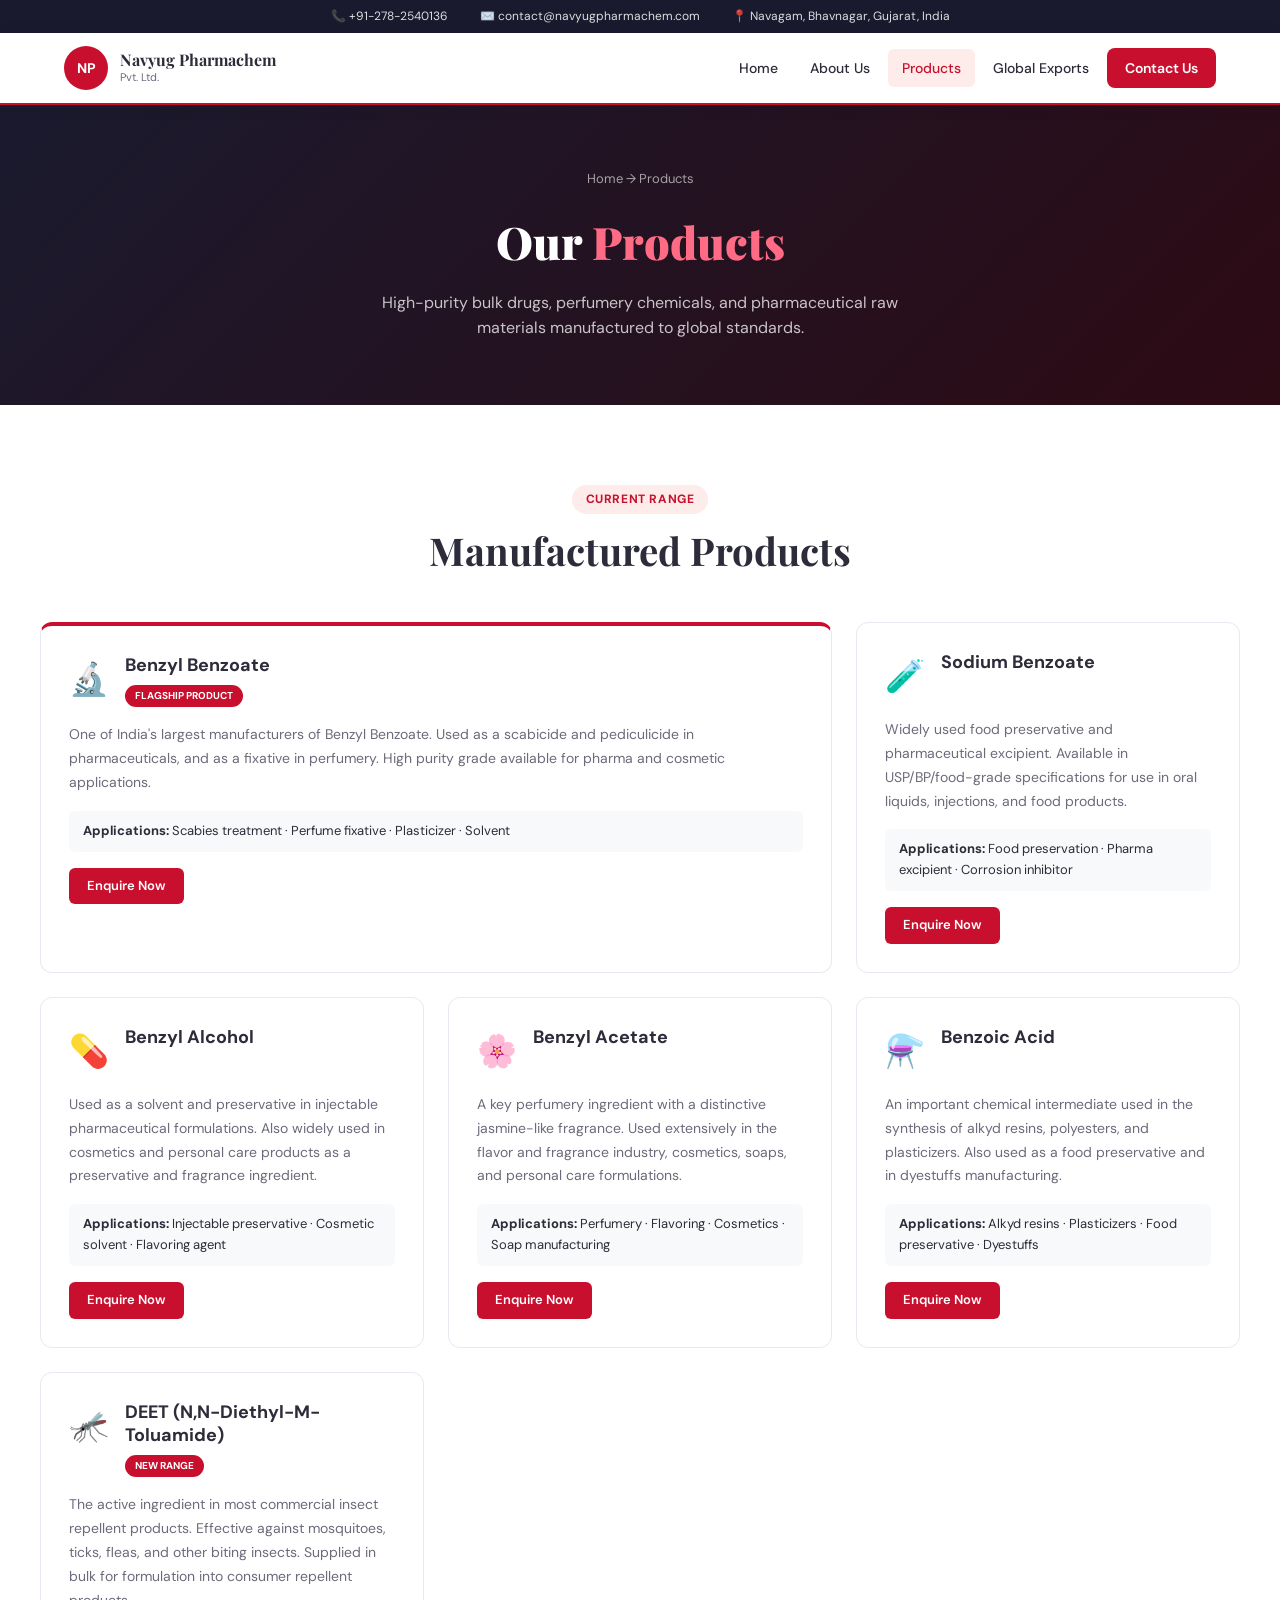
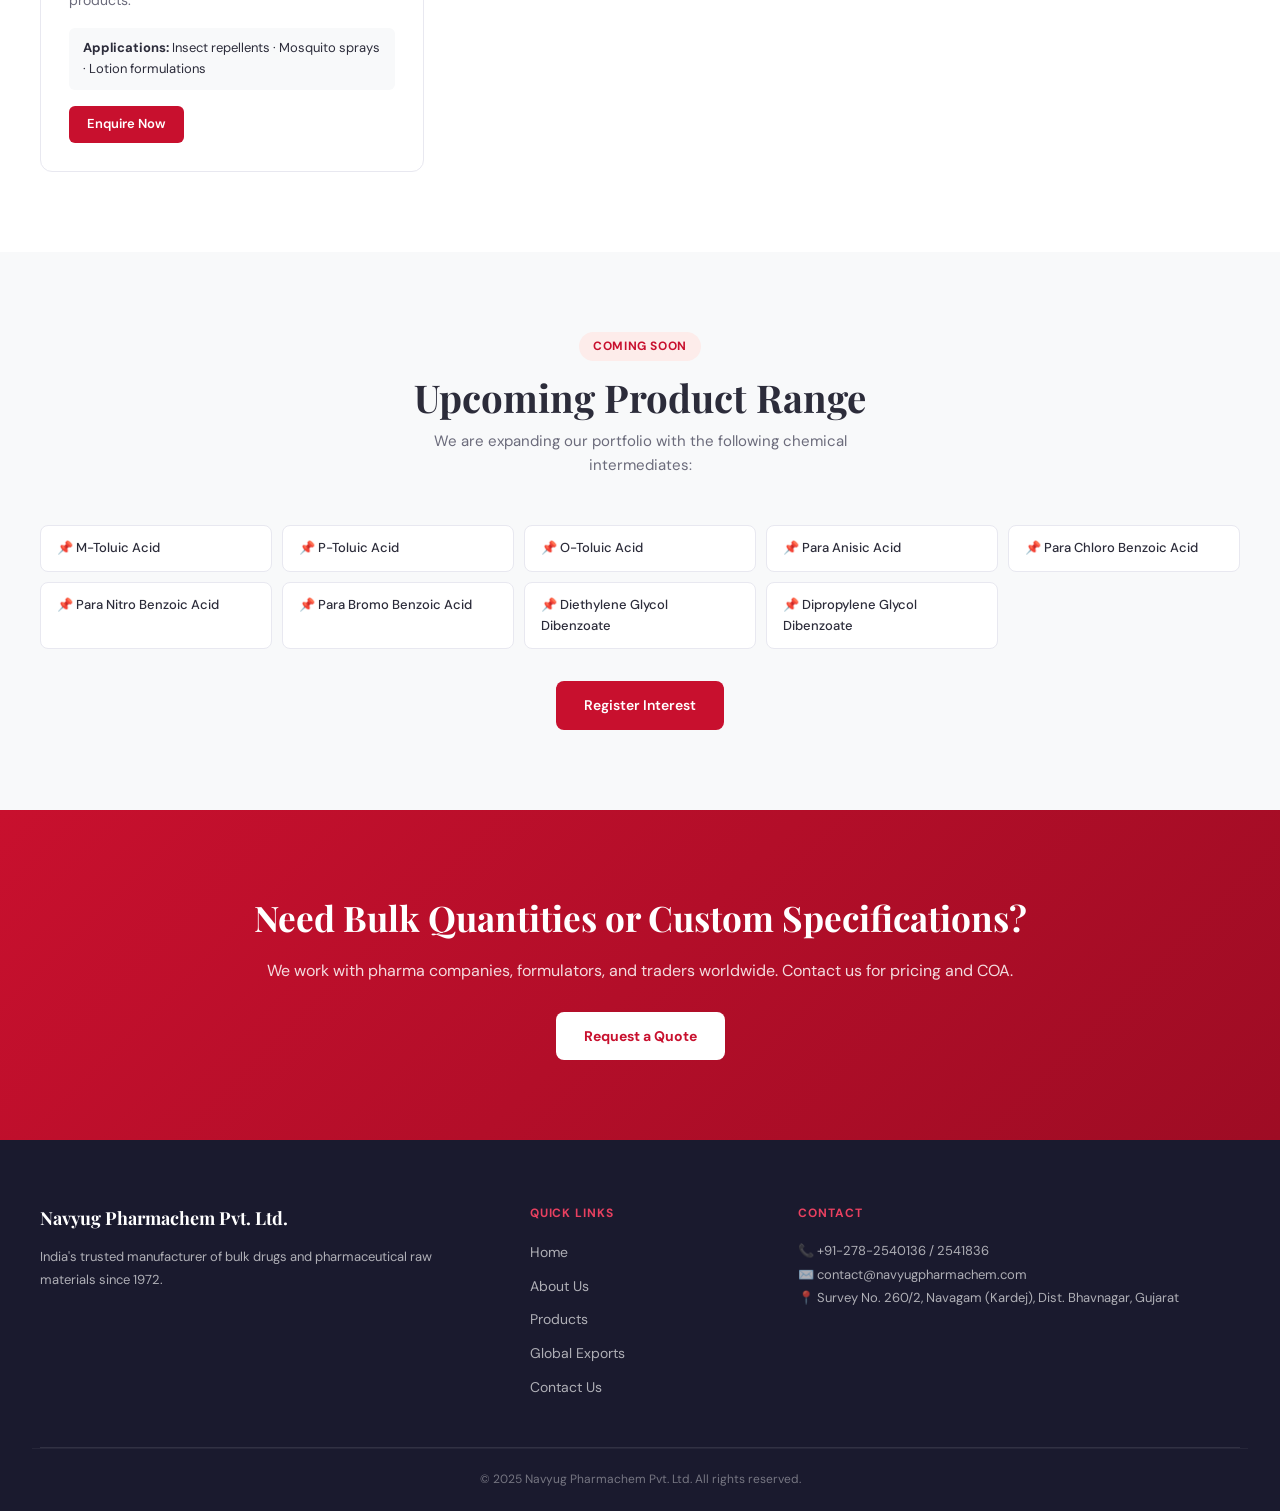
==== products.html @ 343d5f93 "Initial commit" ====
<!DOCTYPE html>
<html lang="en">
<head>
  <meta charset="UTF-8"/>
  <meta name="viewport" content="width=device-width, initial-scale=1.0"/>
  <title>Products – Navyug Pharmachem Pvt. Ltd.</title>
  <link rel="preconnect" href="https://fonts.googleapis.com">
  <link href="https://fonts.googleapis.com/css2?family=Playfair+Display:wght@700;900&family=DM+Sans:wght@300;400;500;600&display=swap" rel="stylesheet">
  <link rel="stylesheet" href="style.css"/>
</head>
<body>
<div class="topbar">
  <span>📞 +91-278-2540136</span>
  <span>✉️ contact@navyugpharmachem.com</span>
  <span>📍 Navagam, Bhavnagar, Gujarat, India</span>
</div>
<nav class="navbar" id="navbar">
  <div class="nav-container">
    <a href="index.html" class="nav-logo">
      <div class="logo-circle">NP</div>
      <div>
        <div class="logo-name">Navyug Pharmachem</div>
        <div class="logo-sub">Pvt. Ltd.</div>
      </div>
    </a>
    <button class="hamburger" id="hamburger" aria-label="Menu">
      <span></span><span></span><span></span>
    </button>
    <ul class="nav-menu" id="navMenu">
      <li><a href="index.html">Home</a></li>
      <li><a href="about.html">About Us</a></li>
      <li><a href="products.html" class="active">Products</a></li>
      <li><a href="exports.html">Global Exports</a></li>
      <li><a href="contact.html" class="nav-cta">Contact Us</a></li>
    </ul>
  </div>
</nav>
<section class="page-hero">
  <div class="container">
    <div class="breadcrumb"><a href="index.html">Home</a> → Products</div>
    <h1>Our <span class="hero-accent">Products</span></h1>
    <p>High-purity bulk drugs, perfumery chemicals, and pharmaceutical raw materials manufactured to global standards.</p>
  </div>
</section>
<section class="section">
  <div class="container">
    <div class="section-header">
      <div class="section-tag">Current Range</div>
      <h2>Manufactured Products</h2>
    </div>
    <div class="product-full-grid">
      <div class="product-full-card flagship">
        <div class="pfc-header"><div class="pfc-icon">🔬</div><div><h3>Benzyl Benzoate</h3><span class="badge-red">Flagship Product</span></div></div>
        <p>One of India's largest manufacturers of Benzyl Benzoate. Used as a scabicide and pediculicide in pharmaceuticals, and as a fixative in perfumery. High purity grade available for pharma and cosmetic applications.</p>
        <div class="pfc-uses"><strong>Applications:</strong> Scabies treatment · Perfume fixative · Plasticizer · Solvent</div>
        <a href="contact.html" class="btn-red-sm">Enquire Now</a>
      </div>
      <div class="product-full-card">
        <div class="pfc-header"><div class="pfc-icon">🧪</div><div><h3>Sodium Benzoate</h3></div></div>
        <p>Widely used food preservative and pharmaceutical excipient. Available in USP/BP/food-grade specifications for use in oral liquids, injections, and food products.</p>
        <div class="pfc-uses"><strong>Applications:</strong> Food preservation · Pharma excipient · Corrosion inhibitor</div>
        <a href="contact.html" class="btn-red-sm">Enquire Now</a>
      </div>
      <div class="product-full-card">
        <div class="pfc-header"><div class="pfc-icon">💊</div><div><h3>Benzyl Alcohol</h3></div></div>
        <p>Used as a solvent and preservative in injectable pharmaceutical formulations. Also widely used in cosmetics and personal care products as a preservative and fragrance ingredient.</p>
        <div class="pfc-uses"><strong>Applications:</strong> Injectable preservative · Cosmetic solvent · Flavoring agent</div>
        <a href="contact.html" class="btn-red-sm">Enquire Now</a>
      </div>
      <div class="product-full-card">
        <div class="pfc-header"><div class="pfc-icon">🌸</div><div><h3>Benzyl Acetate</h3></div></div>
        <p>A key perfumery ingredient with a distinctive jasmine-like fragrance. Used extensively in the flavor and fragrance industry, cosmetics, soaps, and personal care formulations.</p>
        <div class="pfc-uses"><strong>Applications:</strong> Perfumery · Flavoring · Cosmetics · Soap manufacturing</div>
        <a href="contact.html" class="btn-red-sm">Enquire Now</a>
      </div>
      <div class="product-full-card">
        <div class="pfc-header"><div class="pfc-icon">⚗️</div><div><h3>Benzoic Acid</h3></div></div>
        <p>An important chemical intermediate used in the synthesis of alkyd resins, polyesters, and plasticizers. Also used as a food preservative and in dyestuffs manufacturing.</p>
        <div class="pfc-uses"><strong>Applications:</strong> Alkyd resins · Plasticizers · Food preservative · Dyestuffs</div>
        <a href="contact.html" class="btn-red-sm">Enquire Now</a>
      </div>
      <div class="product-full-card">
        <div class="pfc-header"><div class="pfc-icon">🦟</div><div><h3>DEET (N,N-Diethyl-M-Toluamide)</h3><span class="badge-red">New Range</span></div></div>
        <p>The active ingredient in most commercial insect repellent products. Effective against mosquitoes, ticks, fleas, and other biting insects. Supplied in bulk for formulation into consumer repellent products.</p>
        <div class="pfc-uses"><strong>Applications:</strong> Insect repellents · Mosquito sprays · Lotion formulations</div>
        <a href="contact.html" class="btn-red-sm">Enquire Now</a>
      </div>
    </div>
  </div>
</section>
<section class="section section-gray">
  <div class="container">
    <div class="section-header">
      <div class="section-tag">Coming Soon</div>
      <h2>Upcoming Product Range</h2>
      <p>We are expanding our portfolio with the following chemical intermediates:</p>
    </div>
    <div class="upcoming-grid">
      <div class="upcoming-item">📌 M-Toluic Acid</div>
      <div class="upcoming-item">📌 P-Toluic Acid</div>
      <div class="upcoming-item">📌 O-Toluic Acid</div>
      <div class="upcoming-item">📌 Para Anisic Acid</div>
      <div class="upcoming-item">📌 Para Chloro Benzoic Acid</div>
      <div class="upcoming-item">📌 Para Nitro Benzoic Acid</div>
      <div class="upcoming-item">📌 Para Bromo Benzoic Acid</div>
      <div class="upcoming-item">📌 Diethylene Glycol Dibenzoate</div>
      <div class="upcoming-item">📌 Dipropylene Glycol Dibenzoate</div>
    </div>
    <div style="text-align:center;margin-top:2rem;">
      <a href="contact.html" class="btn-red">Register Interest</a>
    </div>
  </div>
</section>
<section class="cta-banner">
  <div class="container">
    <h2>Need Bulk Quantities or Custom Specifications?</h2>
    <p>We work with pharma companies, formulators, and traders worldwide. Contact us for pricing and COA.</p>
    <a href="contact.html" class="btn-white">Request a Quote</a>
  </div>
</section>
<footer class="footer">
  <div class="container footer-grid">
    <div>
      <div class="footer-logo">Navyug Pharmachem Pvt. Ltd.</div>
      <p class="footer-desc">India's trusted manufacturer of bulk drugs and pharmaceutical raw materials since 1972.</p>
    </div>
    <div>
      <div class="footer-heading">Quick Links</div>
      <ul class="footer-links">
        <li><a href="index.html">Home</a></li>
        <li><a href="about.html">About Us</a></li>
        <li><a href="products.html">Products</a></li>
        <li><a href="exports.html">Global Exports</a></li>
        <li><a href="contact.html">Contact Us</a></li>
      </ul>
    </div>
    <div>
      <div class="footer-heading">Contact</div>
      <p>📞 +91-278-2540136 / 2541836</p>
      <p>✉️ contact@navyugpharmachem.com</p>
      <p>📍 Survey No. 260/2, Navagam (Kardej), Dist. Bhavnagar, Gujarat</p>
    </div>
  </div>
  <div class="footer-bottom"><p>© 2025 Navyug Pharmachem Pvt. Ltd. All rights reserved.</p></div>
</footer>
<script src="script.js"></script>
</body>
</html>
---- style.css ----
:root {
  --red: #C8102E; --red-dark: #9E0C24; --red-light: #FDECEA; --red-mid: #E84060;
  --dark: #1A1A2E; --text: #2C2C3A; --muted: #6B6B7B; --bg: #FFFFFF;
  --bg-gray: #F8F9FA; --border: #E8E8F0; --white: #FFFFFF;
  --font-head: 'Playfair Display', Georgia, serif;
  --font-body: 'DM Sans', 'Segoe UI', sans-serif;
  --radius: 12px; --shadow: 0 4px 20px rgba(200,16,46,0.08);
  --shadow-lg: 0 8px 40px rgba(200,16,46,0.12); --transition: 0.25s ease;
}
*, *::before, *::after { margin: 0; padding: 0; box-sizing: border-box; }
html { scroll-behavior: smooth; }
body { font-family: var(--font-body); color: var(--text); background: var(--bg); line-height: 1.6; font-size: 16px; }

.topbar { background: var(--dark); color: rgba(255,255,255,.85); font-size: 12px; padding: 7px 2rem; display: flex; justify-content: center; gap: 2rem; flex-wrap: wrap; }

.navbar { background: var(--white); border-bottom: 2px solid var(--red); position: sticky; top: 0; z-index: 1000; box-shadow: 0 2px 16px rgba(0,0,0,0.07); }
.nav-container { max-width: 1200px; margin: 0 auto; padding: 0 1.5rem; display: flex; align-items: center; justify-content: space-between; height: 70px; }
.nav-logo { display: flex; align-items: center; gap: 12px; text-decoration: none; }
.logo-circle { width: 44px; height: 44px; background: var(--red); border-radius: 50%; display: flex; align-items: center; justify-content: center; color: #fff; font-weight: 700; font-size: 14px; flex-shrink: 0; }
.logo-name { font-family: var(--font-head); font-size: 16px; color: var(--text); font-weight: 700; line-height: 1.2; }
.logo-sub { font-size: 11px; color: var(--muted); }
.nav-menu { list-style: none; display: flex; align-items: center; gap: 0.25rem; }
.nav-menu a { text-decoration: none; color: var(--text); font-size: 14px; font-weight: 500; padding: 8px 14px; border-radius: 6px; transition: var(--transition); display: block; }
.nav-menu a:hover, .nav-menu a.active { color: var(--red); background: var(--red-light); }
.nav-cta { background: var(--red) !important; color: #fff !important; border-radius: 8px !important; padding: 9px 18px !important; font-weight: 600 !important; }
.nav-cta:hover { background: var(--red-dark) !important; color: #fff !important; }
.hamburger { display: none; flex-direction: column; gap: 5px; cursor: pointer; background: none; border: none; padding: 6px; }
.hamburger span { display: block; width: 24px; height: 2.5px; background: var(--text); border-radius: 2px; transition: var(--transition); }

.hero { background: linear-gradient(135deg, #1A1A2E 0%, #2D0A14 50%, #C8102E 100%); min-height: 90vh; display: flex; flex-direction: column; justify-content: center; align-items: center; padding: 5rem 2rem 3rem; position: relative; overflow: hidden; }
.hero-bg { position: absolute; inset: 0; background: radial-gradient(ellipse at 80% 50%, rgba(200,16,46,0.3) 0%, transparent 70%); pointer-events: none; }
.hero-content { text-align: center; max-width: 720px; position: relative; z-index: 1; animation: fadeUp 0.7s ease both; }
.hero-badge { display: inline-block; background: rgba(255,255,255,0.12); border: 1px solid rgba(255,255,255,0.2); color: #fff; font-size: 12px; font-weight: 600; padding: 6px 16px; border-radius: 20px; margin-bottom: 1.5rem; letter-spacing: 0.05em; text-transform: uppercase; }
.hero-content h1 { font-family: var(--font-head); font-size: clamp(2rem, 5vw, 3.5rem); color: #fff; line-height: 1.15; margin-bottom: 1.25rem; font-weight: 900; }
.hero-accent { color: #FF6B85; }
.hero-content p { color: rgba(255,255,255,0.8); font-size: 17px; max-width: 540px; margin: 0 auto 2rem; line-height: 1.7; }
.hero-btns { display: flex; gap: 12px; justify-content: center; flex-wrap: wrap; }
.hero-card-group { display: flex; gap: 1rem; margin-top: 3rem; position: relative; z-index: 1; flex-wrap: wrap; justify-content: center; animation: fadeUp 0.9s ease both; }
.hero-card { background: rgba(255,255,255,0.1); backdrop-filter: blur(10px); border: 1px solid rgba(255,255,255,0.15); border-radius: var(--radius); padding: 1.25rem 2rem; text-align: center; min-width: 150px; }
.hc-num { font-family: var(--font-head); font-size: 2rem; font-weight: 900; color: #fff; line-height: 1; }
.hc-label { color: rgba(255,255,255,0.7); font-size: 12px; margin-top: 4px; }

.page-hero { background: linear-gradient(135deg, #1A1A2E 0%, #2D0A14 100%); padding: 4rem 2rem; text-align: center; }
.breadcrumb { color: rgba(255,255,255,0.6); font-size: 13px; margin-bottom: 1rem; }
.breadcrumb a { color: rgba(255,255,255,0.6); text-decoration: none; }
.breadcrumb a:hover { color: #fff; }
.page-hero h1 { font-family: var(--font-head); font-size: clamp(1.8rem, 4vw, 2.8rem); color: #fff; font-weight: 900; margin-bottom: 0.75rem; }
.page-hero p { color: rgba(255,255,255,0.75); font-size: 16px; max-width: 540px; margin: 0 auto; }

.btn-red { display: inline-flex; align-items: center; gap: 6px; background: var(--red); color: #fff; border: none; padding: 13px 28px; border-radius: 8px; font-size: 14px; font-weight: 600; cursor: pointer; text-decoration: none; transition: var(--transition); font-family: var(--font-body); }
.btn-red:hover { background: var(--red-dark); transform: translateY(-1px); }
.btn-red-sm { display: inline-flex; align-items: center; background: var(--red); color: #fff; border: none; padding: 8px 18px; border-radius: 6px; font-size: 13px; font-weight: 600; cursor: pointer; text-decoration: none; transition: var(--transition); margin-top: 1rem; }
.btn-red-sm:hover { background: var(--red-dark); }
.btn-ghost { display: inline-flex; align-items: center; gap: 6px; background: transparent; color: #fff; border: 1.5px solid rgba(255,255,255,0.5); padding: 13px 28px; border-radius: 8px; font-size: 14px; font-weight: 600; cursor: pointer; text-decoration: none; transition: var(--transition); }
.btn-ghost:hover { background: rgba(255,255,255,0.1); border-color: #fff; }
.btn-white { display: inline-flex; align-items: center; background: #fff; color: var(--red); border: none; padding: 13px 28px; border-radius: 8px; font-size: 14px; font-weight: 700; cursor: pointer; text-decoration: none; transition: var(--transition); }
.btn-white:hover { background: #f0f0f0; transform: translateY(-1px); }

.section { padding: 5rem 2rem; }
.section-gray { background: var(--bg-gray); }
.container { max-width: 1200px; margin: 0 auto; }
.section-header { text-align: center; margin-bottom: 3rem; }
.section-tag { display: inline-block; background: var(--red-light); color: var(--red); font-size: 12px; font-weight: 700; padding: 5px 14px; border-radius: 20px; text-transform: uppercase; letter-spacing: 0.05em; margin-bottom: 0.75rem; }
.section-header h2 { font-family: var(--font-head); font-size: clamp(1.6rem, 3vw, 2.4rem); color: var(--text); font-weight: 700; line-height: 1.25; margin-bottom: 0.5rem; }
.section-header p { color: var(--muted); font-size: 15px; max-width: 500px; margin: 0 auto; }

.features-grid { display: grid; grid-template-columns: repeat(auto-fit, minmax(280px, 1fr)); gap: 1.5rem; }
.feature-card { background: var(--bg); border: 1px solid var(--border); border-radius: var(--radius); padding: 1.75rem; transition: var(--transition); border-top: 3px solid transparent; }
.feature-card:hover { border-top-color: var(--red); box-shadow: var(--shadow-lg); transform: translateY(-3px); }
.feature-icon { font-size: 2rem; margin-bottom: 1rem; }
.feature-card h3 { font-size: 16px; font-weight: 600; color: var(--text); margin-bottom: 0.5rem; }
.feature-card p { color: var(--muted); font-size: 14px; line-height: 1.7; }

.product-mini-grid { display: grid; grid-template-columns: repeat(auto-fit, minmax(180px, 1fr)); gap: 1.25rem; }
.product-mini { background: var(--bg); border: 1px solid var(--border); border-radius: var(--radius); padding: 1.5rem 1.25rem; text-align: center; transition: var(--transition); }
.product-mini:hover { box-shadow: var(--shadow-lg); transform: translateY(-3px); border-color: var(--red); }
.pm-icon { font-size: 2rem; margin-bottom: 0.75rem; }
.product-mini h4 { font-size: 14px; font-weight: 600; color: var(--text); margin-bottom: 0.4rem; }
.product-mini p { font-size: 12px; color: var(--muted); line-height: 1.5; }
.badge-red { display: inline-block; background: var(--red); color: #fff; font-size: 10px; font-weight: 700; padding: 3px 10px; border-radius: 20px; margin-top: 8px; text-transform: uppercase; }

.cta-banner { background: linear-gradient(135deg, var(--red) 0%, var(--red-dark) 100%); padding: 5rem 2rem; text-align: center; }
.cta-banner h2 { font-family: var(--font-head); font-size: clamp(1.5rem, 3vw, 2.2rem); color: #fff; font-weight: 700; margin-bottom: 0.75rem; }
.cta-banner p { color: rgba(255,255,255,0.85); font-size: 16px; margin-bottom: 1.75rem; }

.footer { background: var(--dark); padding: 4rem 2rem 0; }
.footer-grid { display: grid; grid-template-columns: 2fr 1fr 2fr; gap: 3rem; padding-bottom: 3rem; border-bottom: 1px solid rgba(255,255,255,0.1); }
.footer-logo { font-family: var(--font-head); font-size: 18px; color: #fff; font-weight: 700; margin-bottom: 0.75rem; }
.footer-desc { color: rgba(255,255,255,0.55); font-size: 13px; line-height: 1.7; }
.footer-heading { color: var(--red-mid); font-size: 12px; font-weight: 700; text-transform: uppercase; letter-spacing: 0.08em; margin-bottom: 1rem; }
.footer-links { list-style: none; display: flex; flex-direction: column; gap: 0.5rem; }
.footer-links a { color: rgba(255,255,255,0.65); text-decoration: none; font-size: 14px; transition: var(--transition); }
.footer-links a:hover { color: #fff; padding-left: 4px; }
.footer p { color: rgba(255,255,255,0.65); font-size: 13px; line-height: 1.8; }
.footer-bottom { text-align: center; padding: 1.25rem; border-top: 1px solid rgba(255,255,255,0.05); }
.footer-bottom p { color: rgba(255,255,255,0.4); font-size: 12px; }

.two-col { display: grid; grid-template-columns: 1fr 1fr; gap: 3rem; align-items: start; }
.two-col h2 { font-family: var(--font-head); font-size: clamp(1.5rem, 2.5vw, 2rem); color: var(--text); font-weight: 700; margin: 0.5rem 0 1rem; line-height: 1.3; }
.about-stats-box { display: grid; grid-template-columns: 1fr 1fr; gap: 1rem; }
.asb-item { border-radius: var(--radius); padding: 1.5rem; text-align: center; }
.asb-item:nth-child(odd) { background: var(--red); color: #fff; }
.asb-item:nth-child(even) { background: var(--dark); color: #fff; }
.asb-num { font-family: var(--font-head); font-size: 2rem; font-weight: 900; line-height: 1; }
.asb-label { font-size: 12px; opacity: 0.85; margin-top: 6px; }
.mv-grid { display: grid; grid-template-columns: repeat(auto-fit, minmax(260px, 1fr)); gap: 1.5rem; }
.mv-card { background: #fff; border: 1px solid var(--border); border-radius: var(--radius); padding: 2rem; }
.mv-card-red { background: var(--red); border-color: var(--red); }
.mv-card-red h3, .mv-card-red p { color: #fff !important; }
.mv-icon { font-size: 2rem; margin-bottom: 1rem; }
.mv-card h3 { font-size: 18px; font-weight: 700; color: var(--text); margin-bottom: 0.75rem; }
.mv-card p { color: var(--muted); font-size: 14px; line-height: 1.7; }
.facility-grid { display: grid; grid-template-columns: repeat(auto-fit, minmax(250px, 1fr)); gap: 1.25rem; }
.facility-item { background: #fff; border: 1px solid var(--border); border-radius: var(--radius); padding: 1.5rem; transition: var(--transition); }
.facility-item:hover { box-shadow: var(--shadow); border-color: var(--red); }
.fi-icon { font-size: 1.75rem; margin-bottom: 0.75rem; }
.facility-item h4 { font-size: 15px; font-weight: 600; margin-bottom: 0.4rem; }
.facility-item p { color: var(--muted); font-size: 13px; line-height: 1.6; }

.product-full-grid { display: grid; grid-template-columns: repeat(auto-fit, minmax(340px, 1fr)); gap: 1.5rem; }
.product-full-card { background: #fff; border: 1px solid var(--border); border-radius: var(--radius); padding: 1.75rem; transition: var(--transition); }
.product-full-card:hover { box-shadow: var(--shadow-lg); transform: translateY(-2px); }
.flagship { border-top: 4px solid var(--red); grid-column: span 2; }
.pfc-header { display: flex; align-items: flex-start; gap: 1rem; margin-bottom: 1rem; }
.pfc-icon { font-size: 2rem; flex-shrink: 0; }
.pfc-header h3 { font-size: 18px; font-weight: 700; color: var(--text); line-height: 1.3; }
.product-full-card p { color: var(--muted); font-size: 14px; line-height: 1.7; }
.pfc-uses { background: var(--bg-gray); border-radius: 6px; padding: 10px 14px; font-size: 13px; color: var(--text); margin-top: 1rem; }
.upcoming-grid { display: grid; grid-template-columns: repeat(auto-fit, minmax(200px, 1fr)); gap: 10px; }
.upcoming-item { background: #fff; border: 1px solid var(--border); border-radius: 8px; padding: 12px 16px; font-size: 13px; color: var(--text); font-weight: 500; transition: var(--transition); }
.upcoming-item:hover { background: var(--red-light); border-color: var(--red); color: var(--red); }

.export-regions { display: grid; grid-template-columns: repeat(auto-fit, minmax(240px, 1fr)); gap: 1.5rem; }
.region-card { background: #fff; border: 1px solid var(--border); border-radius: var(--radius); padding: 1.75rem; transition: var(--transition); }
.region-card:hover { box-shadow: var(--shadow-lg); }
.region-flag { font-size: 2.5rem; margin-bottom: 0.75rem; }
.region-card h3 { font-size: 18px; font-weight: 700; color: var(--text); margin-bottom: 1rem; }
.country-list { display: flex; flex-wrap: wrap; gap: 8px; }
.country-pill { background: var(--red-light); color: var(--red); font-size: 12px; font-weight: 600; padding: 5px 12px; border-radius: 20px; }

.contact-layout { display: grid; grid-template-columns: 1.2fr 1fr; gap: 3rem; align-items: start; }
.contact-form-box { background: #fff; border: 1px solid var(--border); border-radius: var(--radius); padding: 2.5rem; box-shadow: var(--shadow); }
.contact-form-box h2 { font-family: var(--font-head); font-size: 1.6rem; font-weight: 700; color: var(--text); margin-bottom: 0.25rem; }
.form-row { display: grid; grid-template-columns: 1fr 1fr; gap: 1rem; }
.form-group { display: flex; flex-direction: column; gap: 6px; margin-bottom: 1.1rem; }
.form-group label { font-size: 13px; font-weight: 600; color: var(--text); }
.form-group input, .form-group select, .form-group textarea { border: 1.5px solid var(--border); border-radius: 8px; padding: 11px 14px; font-size: 14px; font-family: var(--font-body); color: var(--text); background: #fff; transition: var(--transition); outline: none; width: 100%; }
.form-group input:focus, .form-group select:focus, .form-group textarea:focus { border-color: var(--red); box-shadow: 0 0 0 3px rgba(200,16,46,0.08); }
.form-group textarea { resize: vertical; min-height: 120px; }
.form-success { background: #e8f5e9; border: 1px solid #a5d6a7; border-radius: 8px; padding: 1.5rem; color: #2e7d32; font-size: 15px; text-align: center; margin-top: 1rem; }
.contact-info-box h2 { font-family: var(--font-head); font-size: 1.6rem; font-weight: 700; color: var(--text); margin-bottom: 1.75rem; }
.ci-item { display: flex; align-items: flex-start; gap: 1rem; margin-bottom: 1.5rem; padding-bottom: 1.5rem; border-bottom: 1px solid var(--border); }
.ci-item:last-of-type { border-bottom: none; }
.ci-icon { font-size: 1.4rem; width: 40px; flex-shrink: 0; text-align: center; }
.ci-label { font-size: 11px; font-weight: 700; text-transform: uppercase; letter-spacing: 0.05em; color: var(--red); margin-bottom: 4px; }
.ci-value { font-size: 14px; color: var(--text); line-height: 1.7; }
.map-placeholder { margin-top: 1.5rem; border-radius: var(--radius); overflow: hidden; border: 1px solid var(--border); }

@keyframes fadeUp { from { opacity: 0; transform: translateY(20px); } to { opacity: 1; transform: translateY(0); } }

@media (max-width: 900px) {
  .two-col, .contact-layout { grid-template-columns: 1fr; }
  .flagship { grid-column: span 1; }
  .footer-grid { grid-template-columns: 1fr 1fr; }
  .form-row { grid-template-columns: 1fr; }
}
@media (max-width: 680px) {
  .topbar { font-size: 11px; gap: 0.75rem; }
  .hamburger { display: flex; }
  .nav-menu { display: none; flex-direction: column; position: absolute; top: 72px; left: 0; right: 0; background: #fff; border-top: 2px solid var(--red); padding: 1rem 1.5rem; gap: 0.25rem; box-shadow: 0 8px 20px rgba(0,0,0,0.1); }
  .nav-menu.open { display: flex; }
  .nav-menu a { padding: 10px 12px; border-radius: 6px; }
  .hero { min-height: auto; padding: 4rem 1.5rem 2.5rem; }
  .hero-card-group { gap: 0.75rem; }
  .hero-card { padding: 1rem 1.25rem; min-width: 120px; }
  .hc-num { font-size: 1.5rem; }
  .section { padding: 3rem 1.25rem; }
  .features-grid, .product-mini-grid, .product-full-grid { grid-template-columns: 1fr; }
  .about-stats-box { grid-template-columns: 1fr 1fr; }
  .footer-grid { grid-template-columns: 1fr; gap: 2rem; }
  .contact-form-box { padding: 1.5rem; }
  .cta-banner { padding: 3.5rem 1.5rem; }
  .export-regions { grid-template-columns: 1fr; }
  .nav-cta { width: 100%; text-align: center; display: block; }
}
@media (max-width: 400px) {
  .hero-btns { flex-direction: column; align-items: center; }
  .btn-red, .btn-ghost { width: 100%; justify-content: center; }
}
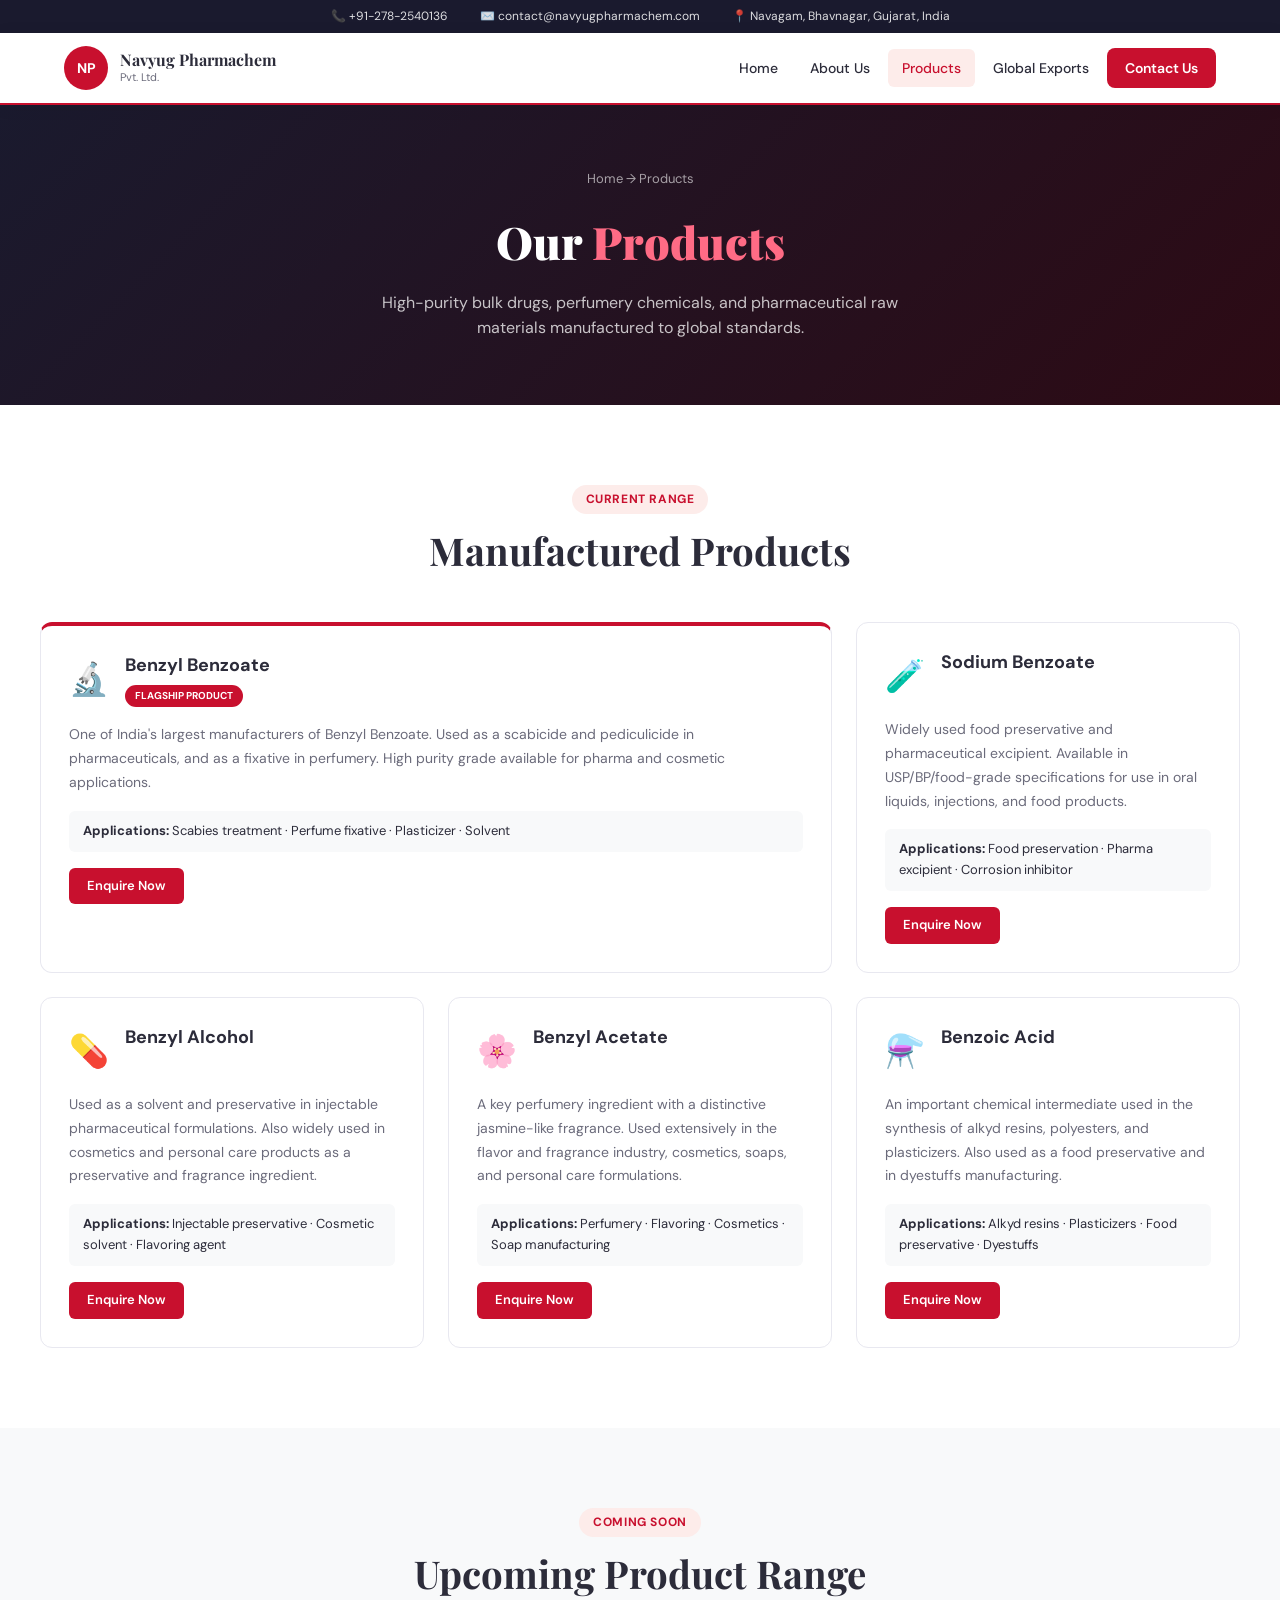
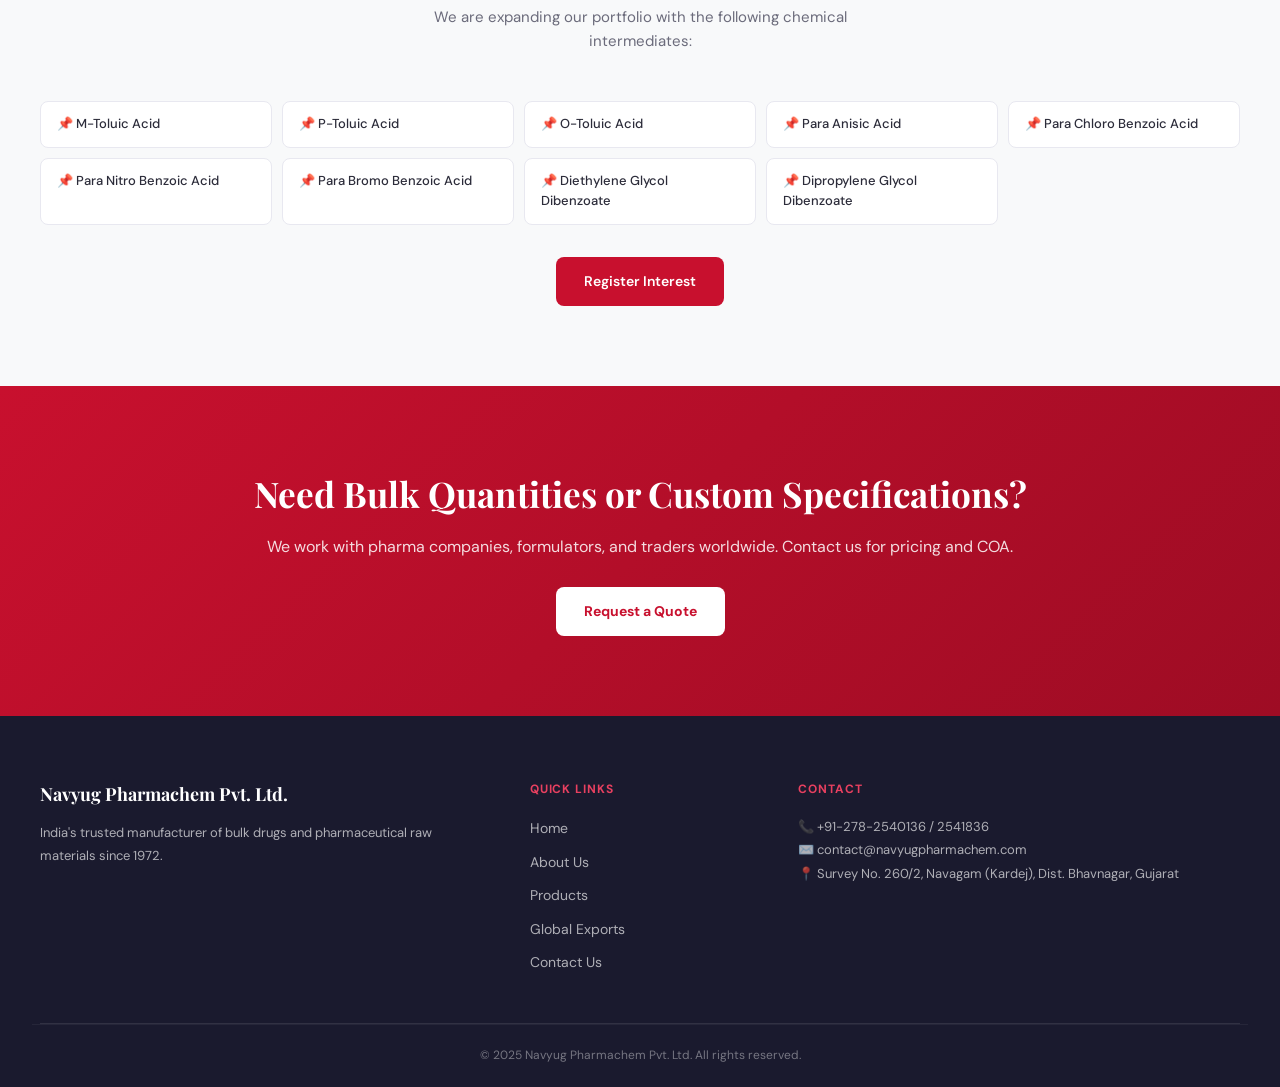
==== commit 3bfc946a: "Update products.html" ====
--- a/products.html
+++ b/products.html
@@ -79,12 +79,6 @@
         <div class="pfc-uses"><strong>Applications:</strong> Alkyd resins · Plasticizers · Food preservative · Dyestuffs</div>
         <a href="contact.html" class="btn-red-sm">Enquire Now</a>
       </div>
-      <div class="product-full-card">
-        <div class="pfc-header"><div class="pfc-icon">🦟</div><div><h3>DEET (N,N-Diethyl-M-Toluamide)</h3><span class="badge-red">New Range</span></div></div>
-        <p>The active ingredient in most commercial insect repellent products. Effective against mosquitoes, ticks, fleas, and other biting insects. Supplied in bulk for formulation into consumer repellent products.</p>
-        <div class="pfc-uses"><strong>Applications:</strong> Insect repellents · Mosquito sprays · Lotion formulations</div>
-        <a href="contact.html" class="btn-red-sm">Enquire Now</a>
-      </div>
     </div>
   </div>
 </section>
